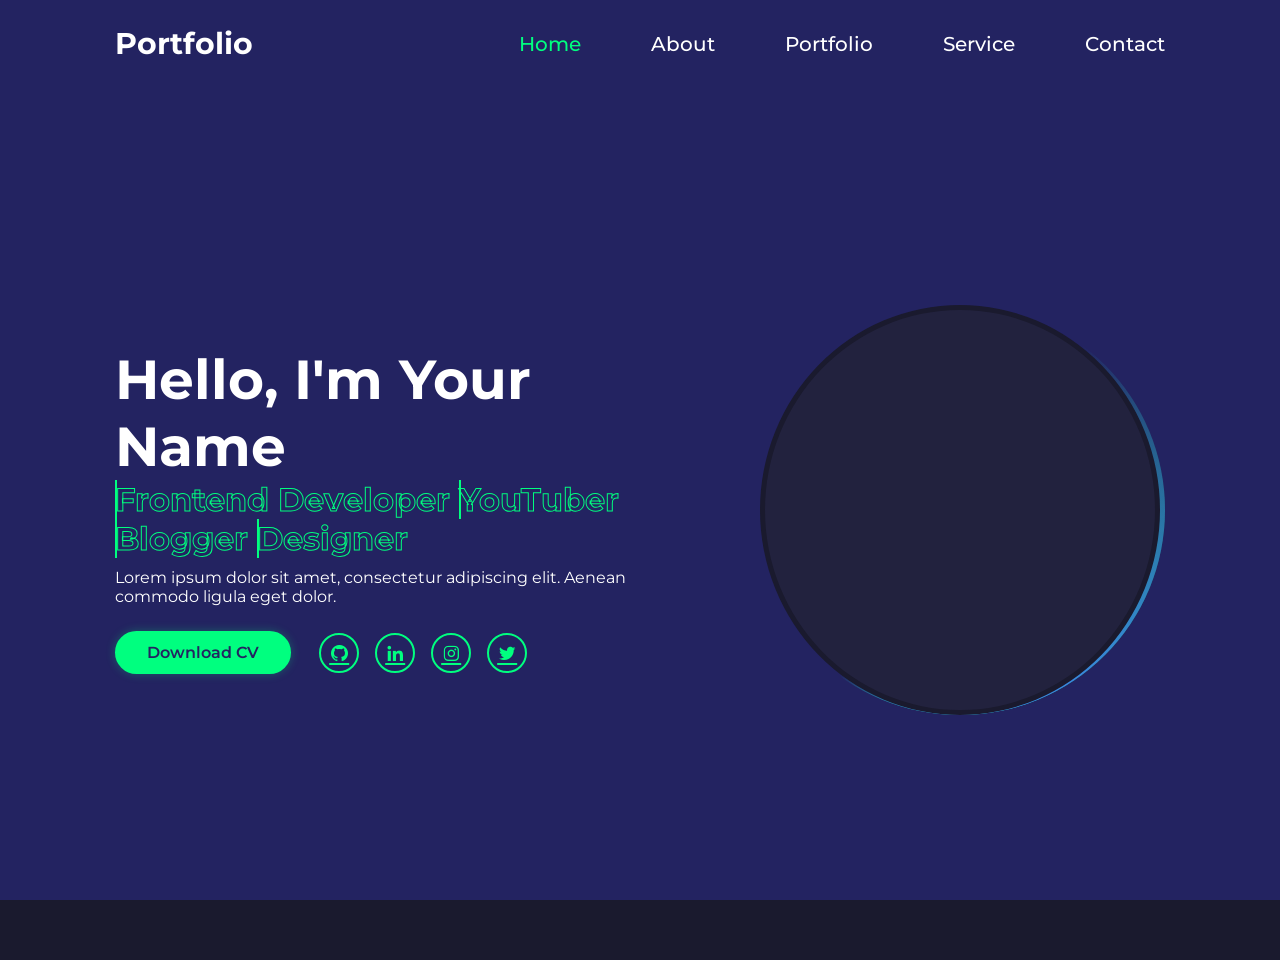
==== index.html @ af9c885d "cja" ====
<!DOCTYPE html>
<html lang="en">
<head>
  <meta charset="UTF-8">
  <meta name="viewport" content="width=device-width, initial-scale=1.0">
  <title>Your Portfolio</title>
  <link rel="stylesheet" href="style.css">
  <!-- Boxicons for social icons -->
  <link href='https://unpkg.com/boxicons@2.1.4/css/boxicons.min.css' rel='stylesheet'>
  <!-- Google Fonts Example -->
  <link href="https://fonts.googleapis.com/css2?family=Montserrat:wght@500;700&display=swap" rel="stylesheet">
</head>
<body>

  <!-- Animated Bars Background -->
  <div class="bars-animation">
    <div class="bar" style="--i:6;"></div>
    <div class="bar" style="--i:5;"></div>
    <div class="bar" style="--i:4;"></div>
    <div class="bar" style="--i:3;"></div>
    <div class="bar" style="--i:2;"></div>
    <div class="bar" style="--i:1;"></div>
  </div>

  <!-- Navbar -->
  <nav class="navbar">
    <a href="#" class="logo">Portfolio</a>
    <ul class="navbar-list">
      <li class="active"><a href="#">Home</a></li>
      <li><a href="#">About</a></li>
      <li><a href="#">Portfolio</a></li>
      <li><a href="#">Service</a></li>
      <li><a href="#">Contact</a></li>
    </ul>
  </nav>

  <!-- Main Content -->
  <section class="home">
    <div class="home-info">
      <h1>Hello, I'm <span>Your Name</span></h1>
      <h2>
        <span class="type" style="--i:4;" data-text="Frontend Developer">Frontend Developer</span>
        <span class="type" style="--i:3;" data-text="YouTuber">YouTuber</span>
        <span class="type" style="--i:2;" data-text="Blogger">Blogger</span>
        <span class="type" style="--i:1;" data-text="Designer">Designer</span>
      </h2>
      <p>Lorem ipsum dolor sit amet, consectetur adipiscing elit. Aenean commodo ligula eget dolor.</p>
      <div class="btn-sci">
        <a href="HMHD-Bandara.pdf" class="btn" download>Download CV</a>
        <div class="sci">
          <a href="#"><i class='bx bxl-github' ></i></a>
          <a href="#"><i class='bx bxl-linkedin'></i></a>
          <a href="#"><i class='bx bxl-instagram'></i></a>
          <a href="#"><i class='bx bxl-twitter'></i></a>
        </div>
      </div>
    </div>
    <div class="home-img">
      <div class="img-box">
        <div class="img-item"><img src="your-photo.png" alt="Profile"></div>
      </div>
    </div>
  </section>

</body>
</html>
---- style.css ----
@import url('https://fonts.googleapis.com/css2?family=Poppins:wght@300;400;500;600;700;800;900&display=swap');

/* General styles */
body {
    margin: 0;
    padding: 0;
    font-family: 'Montserrat', sans-serif;
    background: #1a1a2e;
    color: #fff;
    overflow-x: hidden;
  }
  
  /* Animated bars background */
  .bars-animation {
    position: absolute;
    left: 0; top: 0; width: 100vw; height: 100vh;
    display: flex;
    z-index: -1;
  }
  
  .bar {
    flex: 1;
    height: 100vh;
    background: #232361;
    transform: translateY(-100%);
    animation: showBars 0.5s ease-out forwards;
    animation-delay: calc(0.1s * var(--i));
  }
  @keyframes showBars {
    100% { transform: translateY(0); }
  }
  
  /* Navbar */
  .navbar {
    position: fixed;
    top: 0; left: 0; width: 100vw;
    padding: 25px 9%;
    background: transparent;
    display: flex; justify-content: space-between; align-items: center;
    z-index: 100;
    opacity: 0; visibility: hidden;
    animation: showContent 1.5s linear 1.2s forwards;
    box-sizing: border-box;
    overflow-x: auto; 
  }
  
  .logo {
    font-size: 30px;
    font-weight: 700;
    color: #fff;
    text-decoration: none;
  }
  
  .navbar-list {
    display: flex;
    flex-wrap: wrap; 
    list-style: none;
    margin: 0; padding: 0;
    gap: 35px; 
  }
  
  .navbar-list li {
    margin-left: 35px;
    font-size: 20px;
    font-weight: 500;
    transition: color 0.5s;
  white-space: nowrap; 
    
  }
  
  .navbar-list li.active a,
  .navbar-list li a:hover {
    color: #00ff7f;
    transition: color 0.5s;
  }
  
  .navbar-list li a {
    color: #fff;
    text-decoration: none;
    transition: color 0.5s;
  }
  
  /* Home Section */
  .home {
    display: flex;
    align-items: center;
    height: 100vh;
    padding: 60px 9% 0 9%;
    color: #fff;
    opacity: 0; visibility: hidden;
    animation: showContent 1.5s linear 1.6s forwards;
    gap: 50px;
  }
  
  .home-info h1 { font-size: 55px; margin: 0 0 10px 0; }
  .home-info h2 { font-size: 32px; margin: -10px 0 10px 0; position: relative; }
  
  p { font-size: 16px; margin: 10px 0 25px 0; }
  
  .btn-sci {
    display: flex; align-items: center;
  }
  
  .btn {
    display: inline-block;
    padding: 10px 30px;
    background: #00ff7f;
    color: #232361;
    border: 2px solid #00ff7f;
    border-radius: 40px;
    font-size: 16px;
    font-weight: 600;
    cursor: pointer;
    box-shadow: 0 0 10px #00ff7f44;
    transition: all 0.5s;
    text-decoration: none;
  }
  
  .btn:hover {
    background: transparent;
    color: #00ff7f;
    box-shadow: none;
  }
  
  .sci {
    display: flex;
    align-items: center;
    margin-left: 20px;
  }
  
  .sci a {
    display: inline-flex;
    align-items: center;
    justify-content: center;
    width: 36px; height: 36px;
    background: transparent;
    color: #00ff7f;
    border: 2px solid #00ff7f;
    border-radius: 50%;
    font-size: 20px;
    margin: 0 8px;
    transition: all 0.5s;
  }
  
  .sci a:hover {
    background: #00ff7f;
    color: #232361;
    box-shadow: 0 0 10px #00ff7f44;
  }
  
  /* Home Image and Border Animation */
  .home-img {
    display: flex;
    align-items: center;
  }
  
  .img-box {
    position: relative;
    width: 32vw; height: 32vw; max-width: 400px; max-height: 400px;
    border-radius: 50%;
    padding: 5px;
    display: flex; justify-content: center; align-items: center;
  }
  
  .img-box::before,
  .img-box::after {
    content: '';
    position: absolute;
    top: 50%; left: 50%;
    width: 100%; height: 100%;
    background: conic-gradient(transparent 10%, #00ff7f 50%, transparent 60%);
    border-radius: 50%;
    transform: translate(-50%, -50%) rotate(0deg);
    z-index: 2;
    pointer-events: none;
  }
  
  .img-box::after {
    animation: rotateBorder 10s linear infinite;
    animation-delay: -5s;
    background: conic-gradient(transparent 10%, #4b70ff 50%, transparent 60%);
  }
  
  .img-box::before {
    animation: rotateBorder 10s linear infinite;
  }
  
  @keyframes rotateBorder {
    to { transform: translate(-50%, -50%) rotate(360deg); }
  }
  
  .img-item {
    width: 100%; height: 100%;
    position: relative;
    background: #22223e;
    border-radius: 50%;
    overflow: hidden;
    display: flex; justify-content: center; align-items: flex-end;
    z-index: 3;
    border: 5px solid #1a1a2e;
  }
  
  .img-item img {
    width: 85%; height: auto;
    display: block;
    margin-top: 30px;
    border-radius: 50%;
    object-fit: cover;
    mix-blend-mode: lighten;
  }
  
  /* Typewriter / Animated Text Effect */
  .type {
    display: inline-block;
    color: transparent;
    -webkit-text-stroke: 1px #00ff7f;
    position: relative;
    animation: displayText 16s linear infinite;
    animation-delay: calc(-4s * var(--i));
  }
  
  .type::before {
    content: attr(data-text);
    position: absolute;
    left: 0; top: 0;
    color: #00ff7f;
    width: 0;
    overflow: hidden;
    white-space: nowrap;
    border-right: 2px solid #00ff7f;
    animation: fillText 4s linear infinite;
    animation-delay: calc(-4s * var(--i));
  }
  
  @keyframes displayText {
    0%, 25% { opacity: 1; }
    26%, 100% { opacity: 0; }
  }
  
  @keyframes fillText {
    0%, 10% { width: 0; }
    70%, 90% { width: 100%; }
    100% { width: 0; }
  }
  
  /* Content Animation */
  @keyframes showContent {
    to { opacity: 1; visibility: visible; }
  }
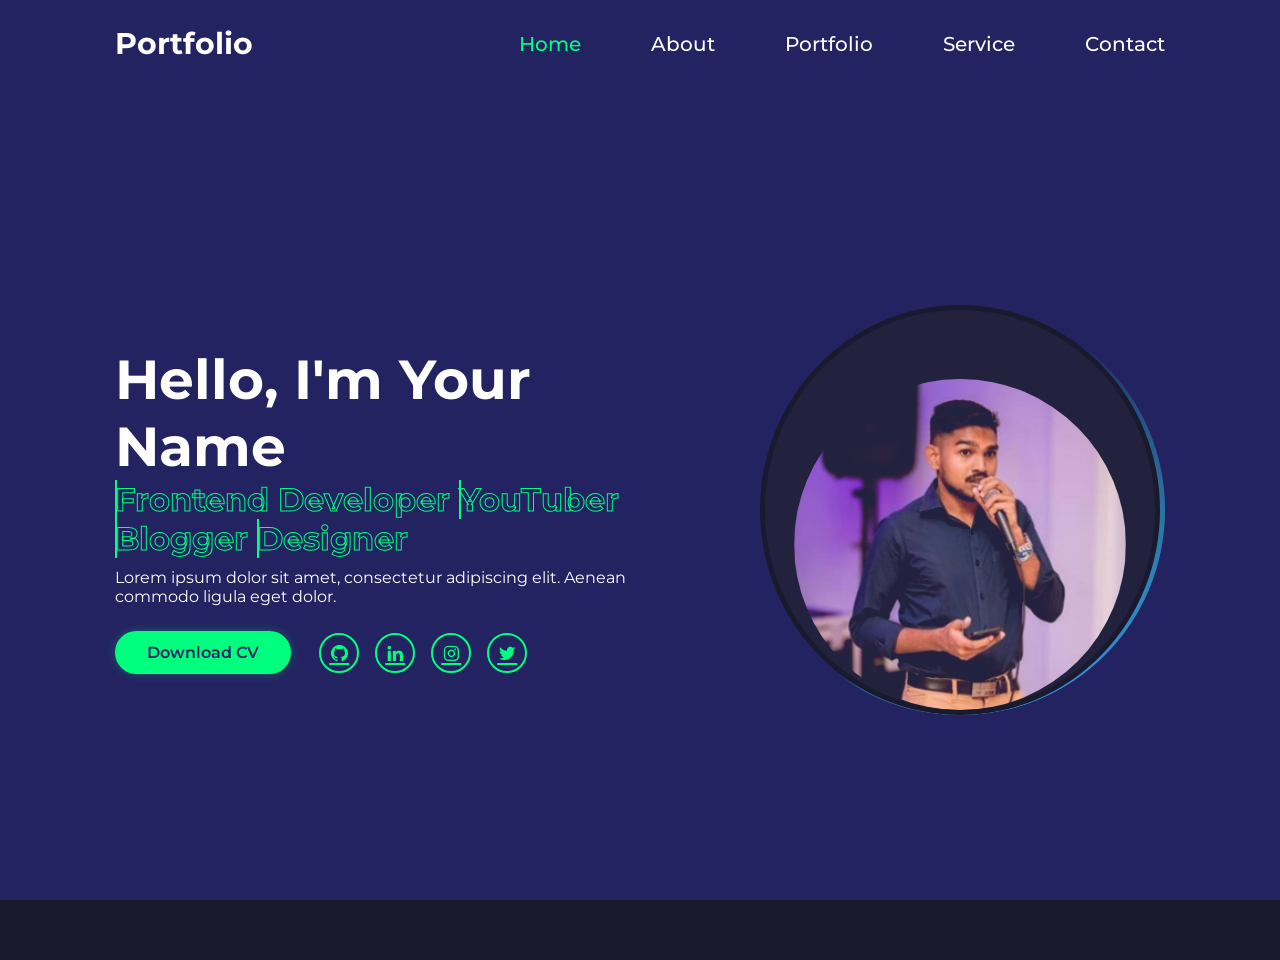
==== commit c07bc00c: "photo" ====
--- a/index.html
+++ b/index.html
@@ -46,7 +46,7 @@
       </h2>
       <p>Lorem ipsum dolor sit amet, consectetur adipiscing elit. Aenean commodo ligula eget dolor.</p>
       <div class="btn-sci">
-        <a href="HMHD-Bandara.pdf" class="btn" download>Download CV</a>
+        <a href="cv.pdf" class="btn" download>Download CV</a>
         <div class="sci">
           <a href="#"><i class='bx bxl-github' ></i></a>
           <a href="#"><i class='bx bxl-linkedin'></i></a>
@@ -57,7 +57,7 @@
     </div>
     <div class="home-img">
       <div class="img-box">
-        <div class="img-item"><img src="your-photo.png" alt="Profile"></div>
+        <div class="img-item"><img src="myhpoto.jpg" alt="Profile"></div>
       </div>
     </div>
   </section>
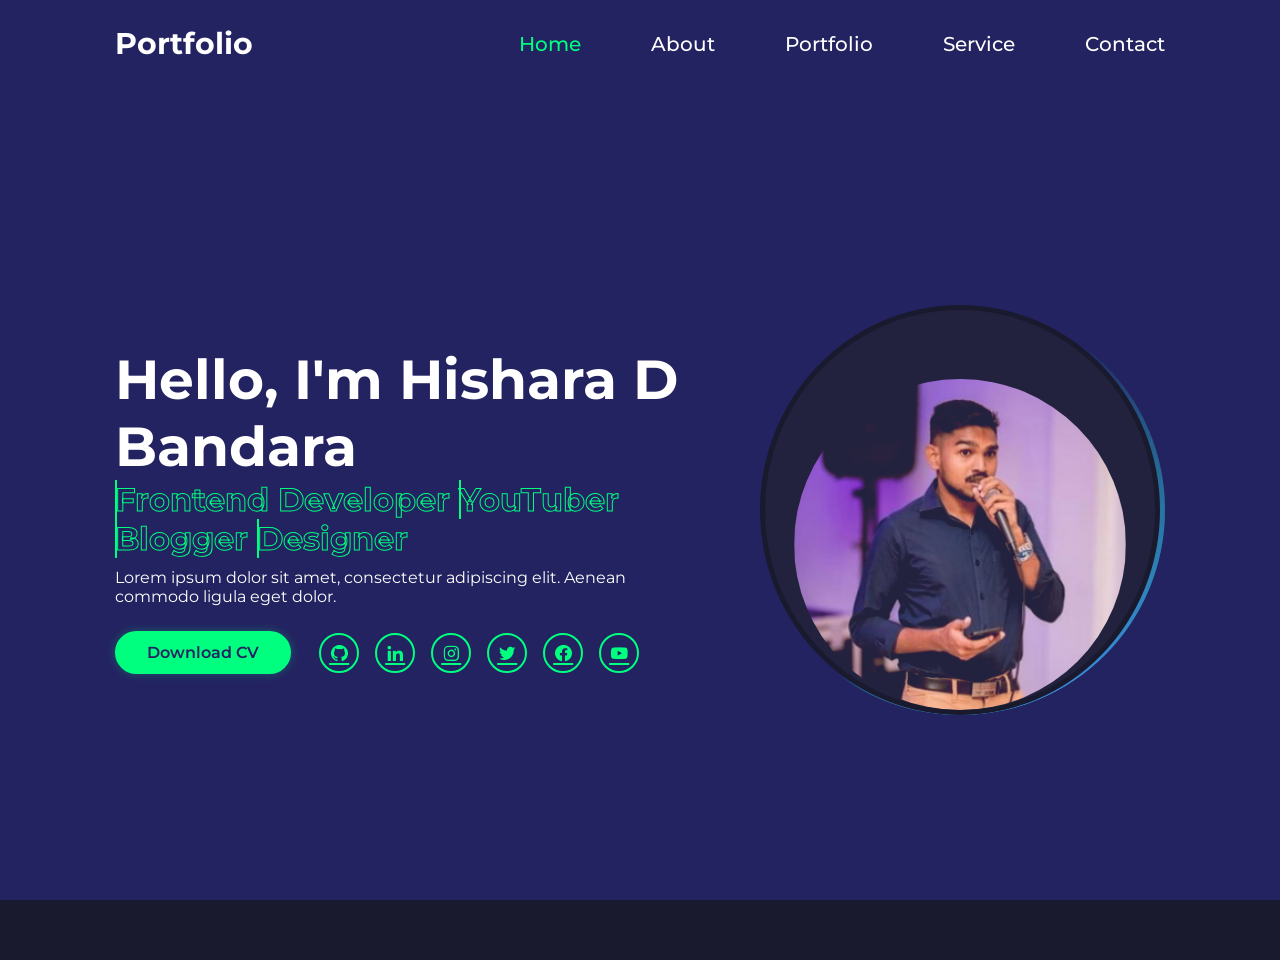
==== commit 2b182fee: "link" ====
--- a/index.html
+++ b/index.html
@@ -37,21 +37,23 @@
   <!-- Main Content -->
   <section class="home">
     <div class="home-info">
-      <h1>Hello, I'm <span>Your Name</span></h1>
+      <h1>Hello, I'm <span>Hishara D Bandara</span></h1>
       <h2>
-        <span class="type" style="--i:4;" data-text="Frontend Developer">Frontend Developer</span>
-        <span class="type" style="--i:3;" data-text="YouTuber">YouTuber</span>
-        <span class="type" style="--i:2;" data-text="Blogger">Blogger</span>
-        <span class="type" style="--i:1;" data-text="Designer">Designer</span>
+        <span class="type" style="--i:4;" data-text="Full-Stack Developer">Frontend Developer</span>
+        <span class="type" style="--i:3;" data-text="Animator">YouTuber</span>
+        <span class="type" style="--i:2;" data-text="Freelancer">Blogger</span>
+        <span class="type" style="--i:1;" data-text="YouTuber">Designer</span>
       </h2>
       <p>Lorem ipsum dolor sit amet, consectetur adipiscing elit. Aenean commodo ligula eget dolor.</p>
       <div class="btn-sci">
         <a href="cv.pdf" class="btn" download>Download CV</a>
         <div class="sci">
-          <a href="#"><i class='bx bxl-github' ></i></a>
-          <a href="#"><i class='bx bxl-linkedin'></i></a>
-          <a href="#"><i class='bx bxl-instagram'></i></a>
+          <a href="https://github.com/HisharaDBandara" target="_blank" title="GitHub"><i class='bx bxl-github' ></i></a>
+          <a href="https://www.linkedin.com/in/hishara-d-bandara-752041255" target="_blank" title="LinkedIn"><i class='bx bxl-linkedin'></i></a>
+          <a href="https://www.instagram.com/hishh____/" target="_blank" title="Instagram"><i class='bx bxl-instagram'></i></a>
           <a href="#"><i class='bx bxl-twitter'></i></a>
+          <a href="https://www.facebook.com/hishara.d.herath/" target="_blank" title="Facebook"><i class='bx bxl-facebook-circle'></i></a>
+          <a href="https://www.youtube.com/@Mr_Hish" target="_blank" title="YouTube"><i class='bx bxl-youtube' ></i></a>
         </div>
       </div>
     </div>
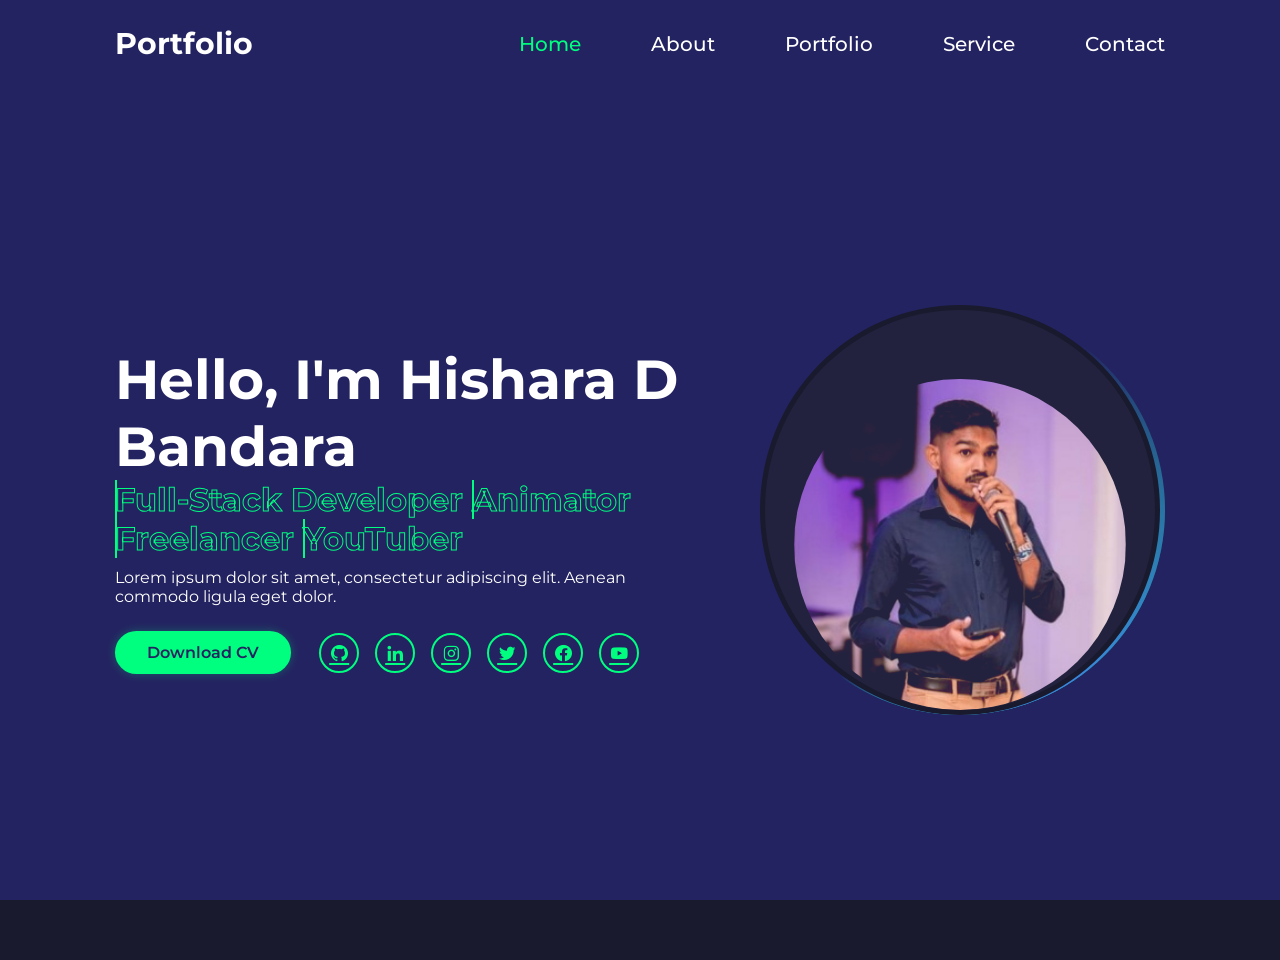
==== commit a574daa7: "name" ====
--- a/index.html
+++ b/index.html
@@ -39,10 +39,10 @@
     <div class="home-info">
       <h1>Hello, I'm <span>Hishara D Bandara</span></h1>
       <h2>
-        <span class="type" style="--i:4;" data-text="Full-Stack Developer">Frontend Developer</span>
-        <span class="type" style="--i:3;" data-text="Animator">YouTuber</span>
-        <span class="type" style="--i:2;" data-text="Freelancer">Blogger</span>
-        <span class="type" style="--i:1;" data-text="YouTuber">Designer</span>
+        <span class="type" style="--i:4;" data-text="Full-Stack Developer">Full-Stack Developer</span>
+        <span class="type" style="--i:3;" data-text="Animator">Animator</span>
+        <span class="type" style="--i:2;" data-text="Freelancer">Freelancer</span>
+        <span class="type" style="--i:1;" data-text="YouTuber">YouTuber</span>
       </h2>
       <p>Lorem ipsum dolor sit amet, consectetur adipiscing elit. Aenean commodo ligula eget dolor.</p>
       <div class="btn-sci">
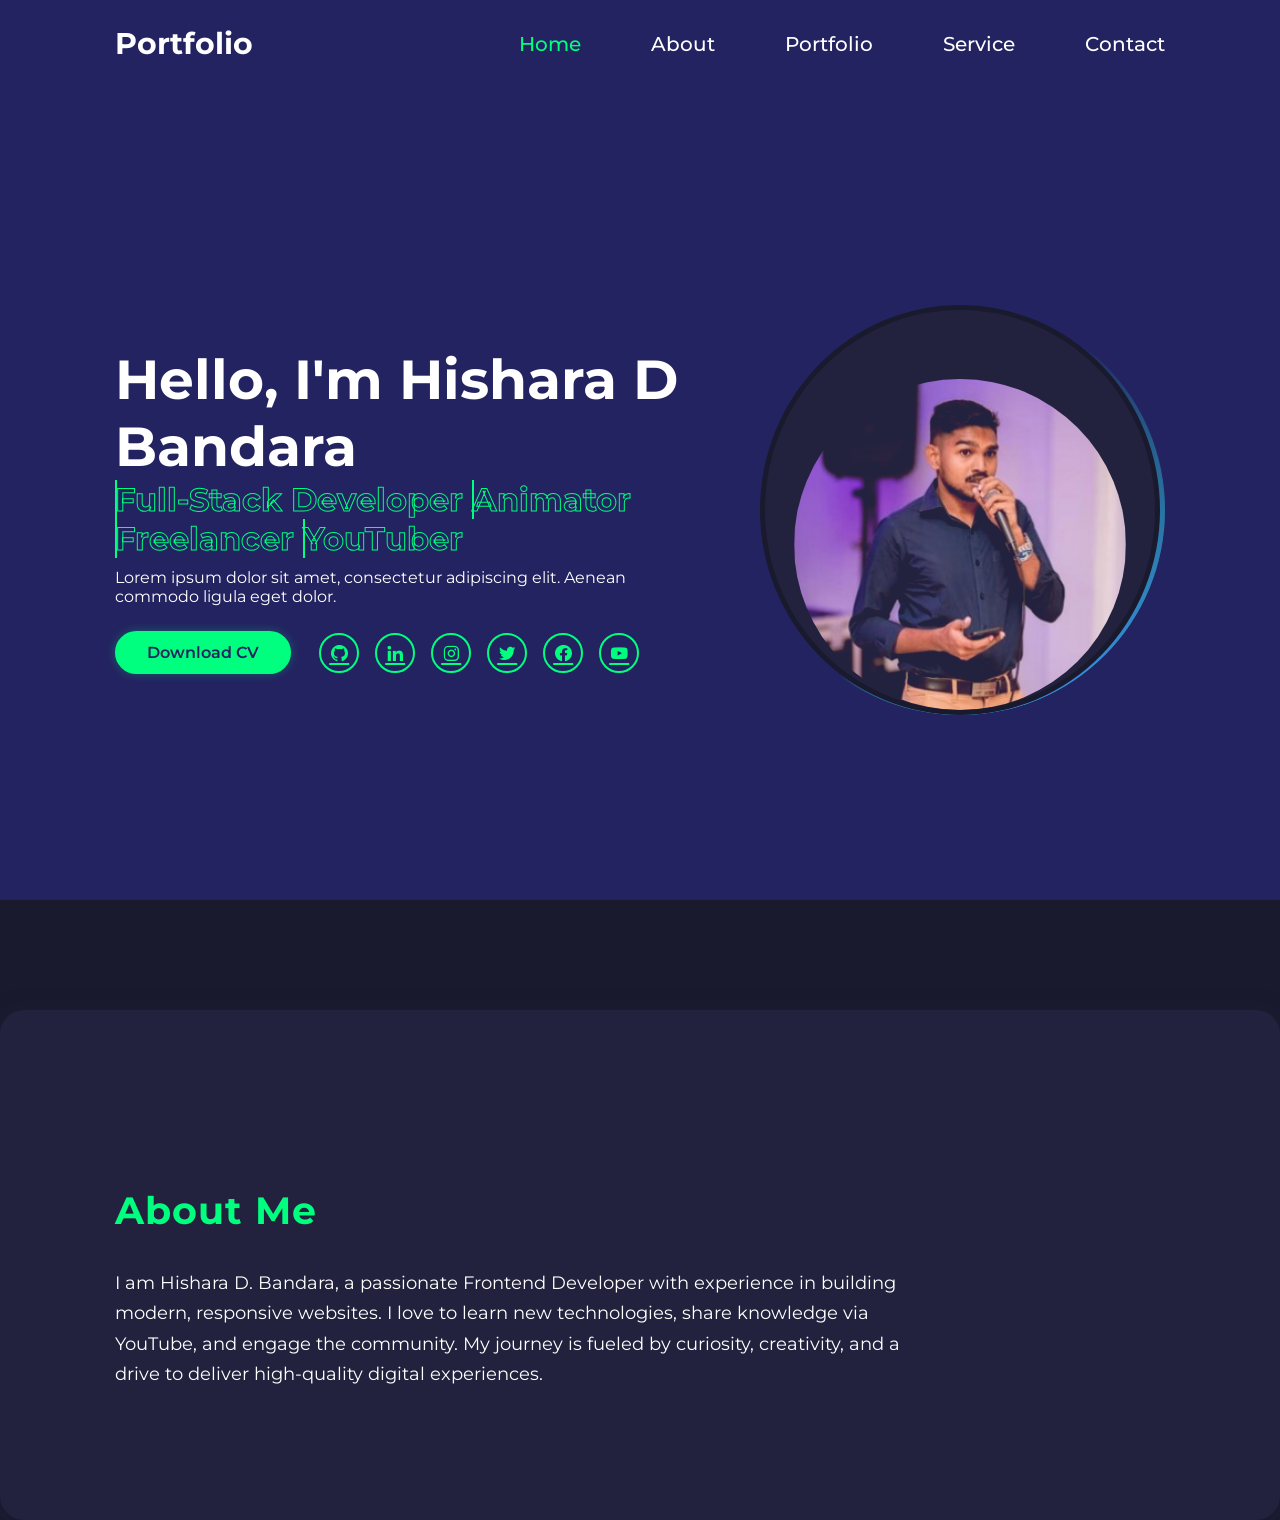
==== commit a18b8f71: "about" ====
--- a/index.html
+++ b/index.html
@@ -27,7 +27,7 @@
     <a href="#" class="logo">Portfolio</a>
     <ul class="navbar-list">
       <li class="active"><a href="#">Home</a></li>
-      <li><a href="#">About</a></li>
+      <li><a href="#about">About</a></li>
       <li><a href="#">Portfolio</a></li>
       <li><a href="#">Service</a></li>
       <li><a href="#">Contact</a></li>
@@ -64,5 +64,14 @@
     </div>
   </section>
 
+  <!-- About Section -->
+<section id="about" class="about-section">
+  <h2>About Me</h2>
+  <p>
+    I am Hishara D. Bandara, a passionate Frontend Developer with experience in building modern, responsive websites. I love to learn new technologies, share knowledge via YouTube, and engage the community. My journey is fueled by curiosity, creativity, and a drive to deliver high-quality digital experiences.
+  </p>
+</section>
+
+
 </body>
 </html>
--- a/style.css
+++ b/style.css
@@ -1,4 +1,7 @@
 @import url('https://fonts.googleapis.com/css2?family=Poppins:wght@300;400;500;600;700;800;900&display=swap');
+html {
+  scroll-behavior: smooth;
+}
 
 /* General styles */
 body {
@@ -247,4 +250,30 @@
   @keyframes showContent {
     to { opacity: 1; visibility: visible; }
   }
+  .about-section {
+    padding: 100px 9% 60px 9%;
+    background: #22223e;
+    color: #fff;
+    min-height: 350px;
+    display: flex;
+    flex-direction: column;
+    align-items: flex-start;
+    justify-content: center;
+    margin-top: 50px;
+    border-radius: 24px;
+    box-shadow: 0 4px 32px rgba(36,60,120,0.10);
+  }
+  
+  .about-section h2 {
+    font-size: 38px;
+    margin-bottom: 24px;
+    color: #00ff7f;
+    letter-spacing: 1px;
+  }
+  
+  .about-section p {
+    font-size: 18px;
+    line-height: 1.7;
+    max-width: 800px;
+  }
   
